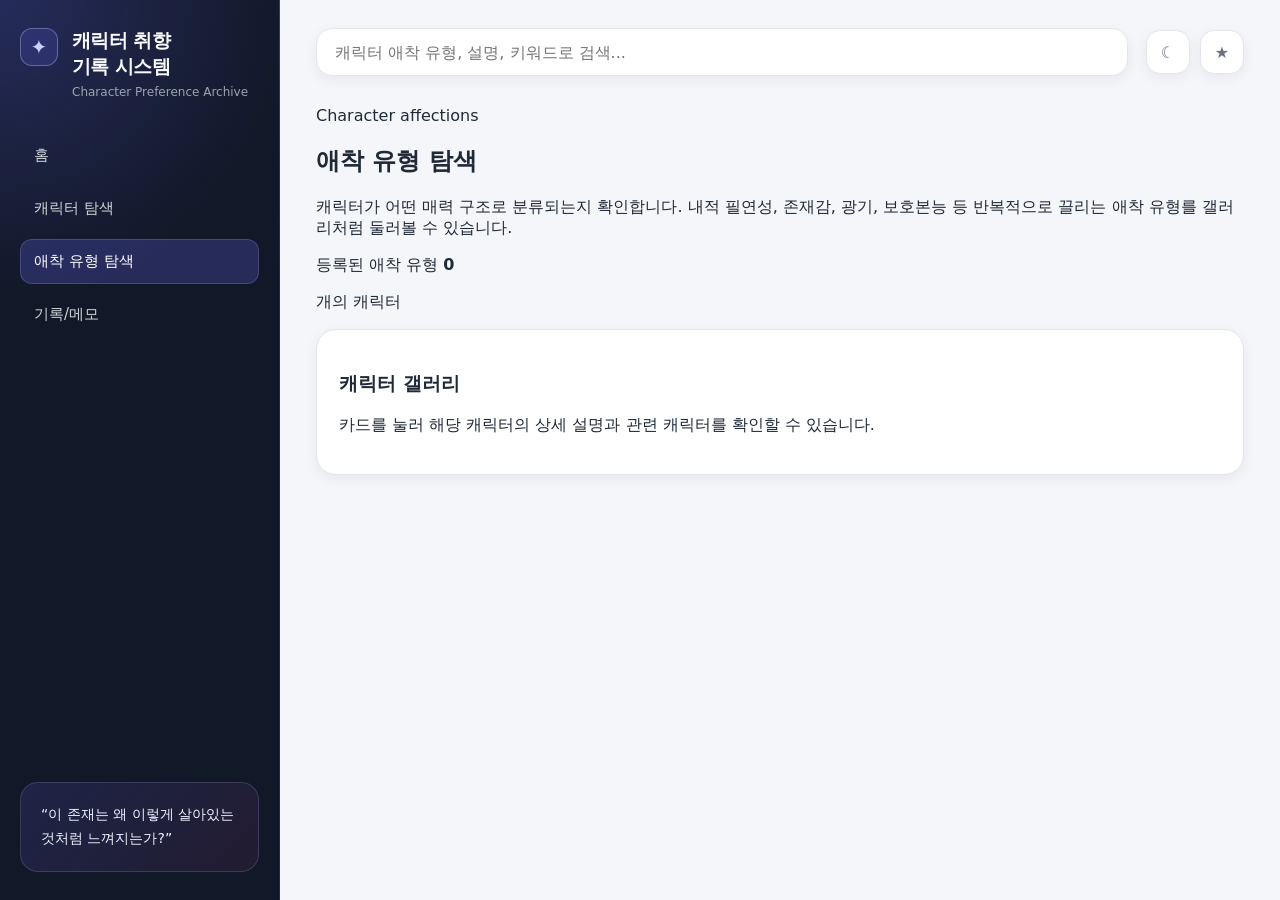
==== characters.html @ 005f6ddc "init" ====
<!DOCTYPE html>
<html lang="ko">
<head>
  <meta charset="UTF-8" />
  <meta name="viewport" content="width=device-width, initial-scale=1.0" />
  <title>캐릭터 애착 유형 탐색 | 캐릭터 취향 기록 시스템</title>

  <link rel="stylesheet" href="./styles/main.css" />
  <link rel="stylesheet" href="./styles/pages/characters.css" />
</head>

<body>
  <div class="app-layout">
    <!-- 왼쪽 사이드바 -->
    <aside class="sidebar">
      <div class="sidebar-header">
        <div class="logo-mark">✦</div>
        <div>
          <h1>캐릭터 취향<br />기록 시스템</h1>
          <p>Character Preference Archive</p>
        </div>
      </div>

      <nav class="sidebar-nav">
        <a href="./index.html" class="nav-item">홈</a>
        <a href="./characters.html" class="nav-item">캐릭터 탐색</a>
        <a href="./affections.html" class="nav-item active">애착 유형 탐색</a>
        <a href="./memo.html" class="nav-item">기록/메모</a>
      </nav>

      <div class="sidebar-quote">
        <p>“이 존재는 왜 이렇게 살아있는 것처럼 느껴지는가?”</p>
      </div>
    </aside>

    <!-- 메인 영역 -->
    <main class="main-content character-page">
      <!-- 상단 바 -->
      <header class="topbar">
        <div class="search-box">
          <input
            id="global-search"
            type="search"
            placeholder="캐릭터 애착 유형, 설명, 키워드로 검색..."
          />
        </div>

        <div class="topbar-actions">
          <button type="button" class="icon-button" aria-label="테마 변경">☾</button>
          <button type="button" class="icon-button" aria-label="즐겨찾기">★</button>
        </div>
      </header>

      <!-- 페이지 헤더 -->
      <section class="page-hero">
        <div class="page-hero-text">
          <p class="eyebrow">Character affections</p>
          <h2>애착 유형 탐색</h2>
          <p>
            캐릭터가 어떤 매력 구조로 분류되는지 확인합니다.
            내적 필연성, 존재감, 광기, 보호본능 등 반복적으로 끌리는 애착 유형를 갤러리처럼 둘러볼 수 있습니다.
          </p>
        </div>

        <div class="page-hero-card">
          <span class="hero-card-label">등록된 애착 유형</span>
          <strong id="character-count">0</strong>
          <p>개의 캐릭터</p>
        </div>
      </section>

      <!-- 도구 영역 -->
      <section class="character-toolbar panel">
        <div class="toolbar-left">
          <h3>캐릭터 갤러리</h3>
          <p>카드를 눌러 해당 캐릭터의 상세 설명과 관련 캐릭터를 확인할 수 있습니다.</p>
        </div>
      </section>

      <!-- 캐릭터 갤러리 -->
      <section
        id="character-gallery"
        class="character-gallery"
        aria-label="캐릭터 캐릭터 목록"
      >
       
      </section>
    </main>
  </div>
  <script type="module" src="./scripts/main.js"></script>
  <script type="module" src="./scripts/pages/characters.js"></script>
</body>
</html>
---- styles/main.css ----
@import url("./variables.css");
@import url("./base.css");
@import url("./layout.css");
@import url("./sidebar.css");
@import url("./components.css");
@import url("./dashboard.css");
@import url("./character.css");
@import url("./responsive.css");
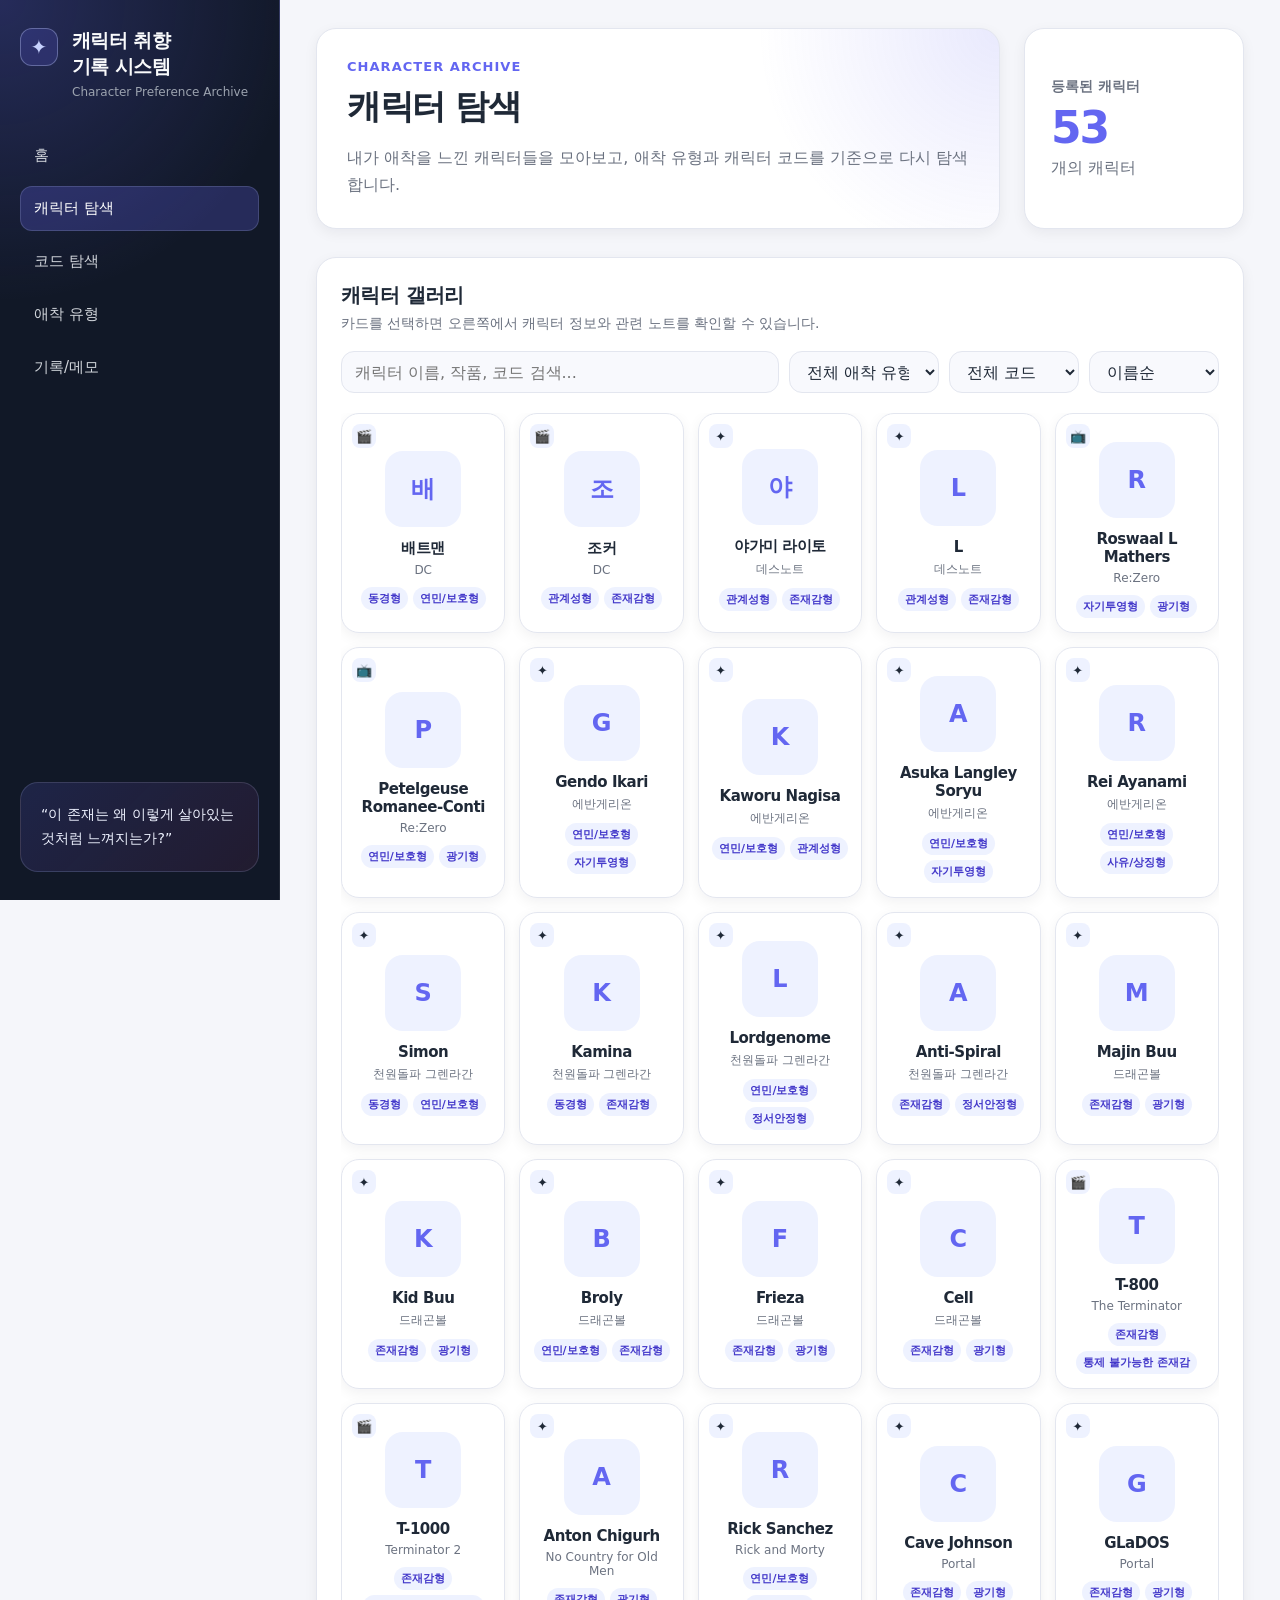
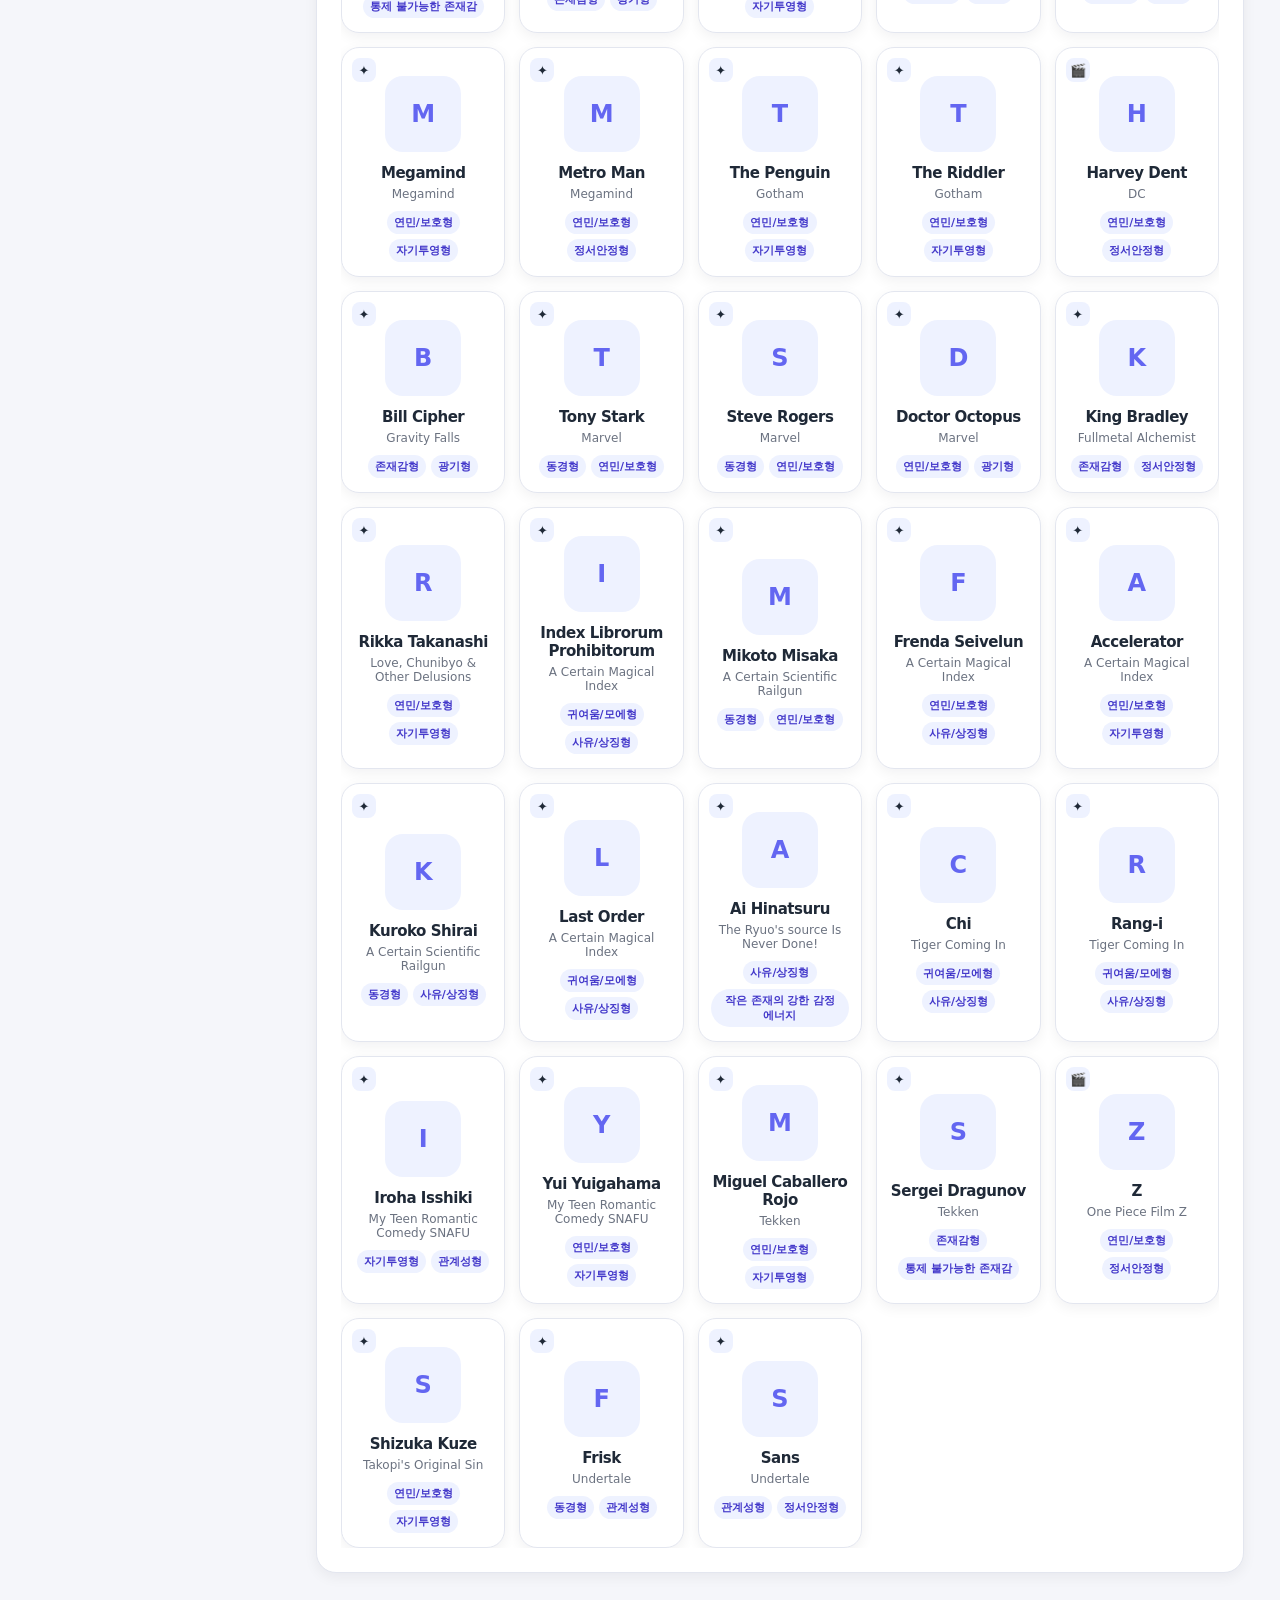
==== commit 7a0e23c9: "creating character page" ====
--- a/characters.html
+++ b/characters.html
@@ -3,15 +3,14 @@
 <head>
   <meta charset="UTF-8" />
   <meta name="viewport" content="width=device-width, initial-scale=1.0" />
-  <title>캐릭터 애착 유형 탐색 | 캐릭터 취향 기록 시스템</title>
-
-  <link rel="stylesheet" href="./styles/main.css" />
-  <link rel="stylesheet" href="./styles/pages/characters.css" />
+  <title>캐릭터 탐색 | 캐릭터 취향 기록 시스템</title>
+
+  <link rel="stylesheet" href="../styles/main.css" />
+  <link rel="stylesheet" href="../styles/pages/characters.css" />
 </head>
 
 <body>
   <div class="app-layout">
-    <!-- 왼쪽 사이드바 -->
     <aside class="sidebar">
       <div class="sidebar-header">
         <div class="logo-mark">✦</div>
@@ -23,8 +22,9 @@
 
       <nav class="sidebar-nav">
         <a href="./index.html" class="nav-item">홈</a>
-        <a href="./characters.html" class="nav-item">캐릭터 탐색</a>
-        <a href="./affections.html" class="nav-item active">애착 유형 탐색</a>
+        <a href="./characters.html" class="nav-item active">캐릭터 탐색</a>
+        <a href="./codes.html" class="nav-item">코드 탐색</a>
+        <a href="./affections.html" class="nav-item">애착 유형</a>
         <a href="./memo.html" class="nav-item">기록/메모</a>
       </nav>
 
@@ -33,57 +33,187 @@
       </div>
     </aside>
 
-    <!-- 메인 영역 -->
-    <main class="main-content character-page">
-      <!-- 상단 바 -->
-      <header class="topbar">
-        <div class="search-box">
-          <input
-            id="global-search"
-            type="search"
-            placeholder="캐릭터 애착 유형, 설명, 키워드로 검색..."
-          />
-        </div>
-
-        <div class="topbar-actions">
-          <button type="button" class="icon-button" aria-label="테마 변경">☾</button>
-          <button type="button" class="icon-button" aria-label="즐겨찾기">★</button>
-        </div>
-      </header>
-
-      <!-- 페이지 헤더 -->
+    <main class="main-content characters-page">
       <section class="page-hero">
         <div class="page-hero-text">
-          <p class="eyebrow">Character affections</p>
-          <h2>애착 유형 탐색</h2>
+          <p class="eyebrow">Character Archive</p>
+          <h2>캐릭터 탐색</h2>
           <p>
-            캐릭터가 어떤 매력 구조로 분류되는지 확인합니다.
-            내적 필연성, 존재감, 광기, 보호본능 등 반복적으로 끌리는 애착 유형를 갤러리처럼 둘러볼 수 있습니다.
+            내가 애착을 느낀 캐릭터들을 모아보고, 애착 유형과 캐릭터 코드를 기준으로
+            다시 탐색합니다.
           </p>
         </div>
 
         <div class="page-hero-card">
-          <span class="hero-card-label">등록된 애착 유형</span>
-          <strong id="character-count">0</strong>
+          <span class="hero-card-label">등록된 캐릭터</span>
+          <strong id="character-count">54</strong>
           <p>개의 캐릭터</p>
         </div>
       </section>
 
-      <!-- 도구 영역 -->
-      <section class="character-toolbar panel">
-        <div class="toolbar-left">
-          <h3>캐릭터 갤러리</h3>
-          <p>카드를 눌러 해당 캐릭터의 상세 설명과 관련 캐릭터를 확인할 수 있습니다.</p>
-        </div>
-      </section>
-
-      <!-- 캐릭터 갤러리 -->
-      <section
-        id="character-gallery"
-        class="character-gallery"
-        aria-label="캐릭터 캐릭터 목록"
-      >
-       
+      <section class="character-archive panel">
+        <div class="archive-header">
+          <div>
+            <h3>캐릭터 갤러리</h3>
+            <p>카드를 선택하면 오른쪽에서 캐릭터 정보와 관련 노트를 확인할 수 있습니다.</p>
+          </div>
+        </div>
+
+        <div class="archive-controls">
+          <div class="archive-search">
+            <input type="search" placeholder="캐릭터 이름, 작품, 코드 검색..." />
+          </div>
+
+          <select>
+            <option>전체 애착 유형</option>
+            <option>비극연민형</option>
+            <option>보호본능형</option>
+            <option>존재감형</option>
+            <option>귀여움형</option>
+          </select>
+
+          <select>
+            <option>전체 코드</option>
+            <option>내면갈등</option>
+            <option>의지</option>
+            <option>광기</option>
+            <option>존재감</option>
+          </select>
+
+          <select>
+            <option>이름순</option>
+            <option>최근 추가순</option>
+            <option>작품순</option>
+            <option>애착 강도순</option>
+          </select>
+        </div>
+
+        <div class="archive-body">
+          <section class="character-grid" id="character-grid" aria-label="캐릭터 목록">
+            <button class="character-card selected" type="button">
+              <span class="media-icon">🎬</span>
+              <img src="../images/characters/joker.png" alt="조커 이미지" />
+              <strong>Joker</strong>
+              <span>DC / Dark Knight</span>
+              <div class="mini-tags">
+                <em>존재감</em>
+                <em>광기</em>
+              </div>
+            </button>
+
+            <button class="character-card" type="button">
+              <span class="media-icon">📺</span>
+              <img src="../images/characters/batman.png" alt="배트맨 이미지" />
+              <strong>Batman</strong>
+              <span>DC</span>
+              <div class="mini-tags">
+                <em>의지</em>
+                <em>자기제약</em>
+              </div>
+            </button>
+
+            <button class="character-card" type="button">
+              <span class="media-icon">📺</span>
+              <img src="../images/characters/light-yagami.png" alt="라이토 이미지" />
+              <strong>Light Yagami</strong>
+              <span>Death Note</span>
+              <div class="mini-tags">
+                <em>필연성</em>
+                <em>대립</em>
+              </div>
+            </button>
+
+            <button class="character-card" type="button">
+              <span class="media-icon">📺</span>
+              <img src="../images/characters/l.png" alt="L 이미지" />
+              <strong>L</strong>
+              <span>Death Note</span>
+              <div class="mini-tags">
+                <em>지성</em>
+                <em>대립</em>
+              </div>
+            </button>
+
+            <button class="character-card" type="button">
+              <span class="media-icon">📺</span>
+              <img src="../images/characters/asuka.png" alt="아스카 이미지" />
+              <strong>Asuka</strong>
+              <span>Evangelion</span>
+              <div class="mini-tags">
+                <em>상처</em>
+                <em>자존심</em>
+              </div>
+            </button>
+
+            <button class="character-card" type="button">
+              <span class="media-icon">🎮</span>
+              <img src="../images/characters/t1000.png" alt="T-1000 이미지" />
+              <strong>T-1000</strong>
+              <span>Terminator 2</span>
+              <div class="mini-tags">
+                <em>존재감</em>
+                <em>불가해</em>
+              </div>
+            </button>
+            
+          </section>
+
+          <aside class="character-detail" id="character-detail" aria-label="선택된 캐릭터 상세 정보">
+            <div class="detail-top">
+              <span class="detail-type">🎬 영화</span>
+              <h3>Joker</h3>
+              <p class="detail-work">DC / The Dark Knight</p>
+            </div>
+
+            <div class="detail-profile">
+              <img src="../images/characters/joker.png" alt="조커 이미지" />
+
+              <div>
+                <h4>간단 설명</h4>
+                <p>
+                  질서와 도덕의 표면을 찢고, 인간과 사회의 취약한 균열을 드러내는 인물.
+                  단순한 악역이라기보다 배트맨과 세계관 전체를 시험하는 존재에 가깝다.
+                </p>
+              </div>
+            </div>
+
+            <div class="detail-section">
+              <h4>애착 유형</h4>
+              <div class="tag-group">
+                <span class="tag affection">비극연민형</span>
+                <span class="tag affection">존재감형</span>
+              </div>
+            </div>
+
+            <div class="detail-section">
+              <h4>캐릭터 코드</h4>
+              <div class="tag-group">
+                <span class="tag code">설명 불가능한 존재감</span>
+                <span class="tag code">광기</span>
+                <span class="tag code">세계와의 균열</span>
+              </div>
+            </div>
+
+            <div class="detail-section">
+              <h4>작성된 노트</h4>
+
+              <ul class="note-list">
+                <li>
+                  <a href="#">조커와 배트맨의 상호증명 관계</a>
+                  <span>2026.05.10</span>
+                </li>
+                <li>
+                  <a href="#">웃음, 슬픔, 광기의 공존</a>
+                  <span>2026.05.08</span>
+                </li>
+                <li>
+                  <a href="#">피상적 광기와 진짜 균열의 차이</a>
+                  <span>2026.05.05</span>
+                </li>
+              </ul>
+            </div>
+          </aside>
+        </div>
       </section>
     </main>
   </div>
--- a/styles/main.css
+++ b/styles/main.css
@@ -4,5 +4,4 @@
 @import url("./sidebar.css");
 @import url("./components.css");
 @import url("./dashboard.css");
-@import url("./character.css");
 @import url("./responsive.css");
--- a/styles/pages/characters.css
+++ b/styles/pages/characters.css
@@ -0,0 +1,579 @@
+/* styles/pages/characters.css */
+
+.characters-page {
+  padding-bottom: 64px;
+}
+
+/* ===== HERO ===== */
+
+.page-hero {
+  display: grid;
+  grid-template-columns: minmax(0, 1fr) 220px;
+  gap: 24px;
+  align-items: stretch;
+  margin-bottom: 28px;
+}
+
+.page-hero-text {
+  padding: 30px;
+  border: 1px solid var(--line);
+  border-radius: var(--radius-lg);
+  background:
+    radial-gradient(circle at top right, rgba(99, 102, 241, 0.14), transparent 34%),
+    var(--surface);
+  box-shadow: var(--shadow-sm);
+}
+
+.eyebrow {
+  margin: 0 0 10px;
+  color: var(--primary);
+  font-size: 13px;
+  font-weight: 800;
+  letter-spacing: 0.08em;
+  text-transform: uppercase;
+}
+
+.page-hero-text h2 {
+  margin: 0;
+  font-size: 34px;
+  letter-spacing: -0.04em;
+}
+
+.page-hero-text p:not(.eyebrow) {
+  max-width: 760px;
+  margin: 14px 0 0;
+  color: var(--text-soft);
+  line-height: 1.7;
+}
+
+.page-hero-card {
+  padding: 26px;
+  border: 1px solid var(--line);
+  border-radius: var(--radius-lg);
+  background: var(--surface);
+  box-shadow: var(--shadow-sm);
+
+  display: flex;
+  flex-direction: column;
+  justify-content: center;
+}
+
+.hero-card-label {
+  color: var(--text-soft);
+  font-size: 14px;
+  font-weight: 700;
+}
+
+.page-hero-card strong {
+  margin-top: 10px;
+  font-size: 44px;
+  line-height: 1;
+  color: var(--primary);
+  letter-spacing: -0.05em;
+}
+
+.page-hero-card p {
+  margin: 8px 0 0;
+  color: var(--text-soft);
+}
+
+/* ===== ARCHIVE ===== */
+
+.character-archive {
+  padding: 24px;
+}
+
+.archive-header {
+  display: flex;
+  justify-content: space-between;
+  gap: 16px;
+  margin-bottom: 18px;
+}
+
+.archive-header h3 {
+  margin: 0;
+  font-size: 20px;
+  letter-spacing: -0.03em;
+}
+
+.archive-header p {
+  margin: 6px 0 0;
+  color: var(--text-soft);
+  font-size: 14px;
+}
+
+/* ===== CONTROLS ===== */
+
+.archive-controls {
+  display: grid;
+  grid-template-columns:
+    minmax(220px, 1fr)
+    150px
+    130px
+    130px;
+  gap: 10px;
+  margin-bottom: 20px;
+}
+
+.archive-search input,
+.archive-controls select {
+  width: 100%;
+  height: 42px;
+  padding: 0 13px;
+
+  border: 1px solid var(--line);
+  border-radius: 13px;
+
+  background: var(--surface-soft);
+  color: var(--text);
+
+  outline: none;
+}
+
+.archive-search input:focus,
+.archive-controls select:focus {
+  border-color: var(--primary);
+  box-shadow: 0 0 0 4px rgba(99, 102, 241, 0.1);
+}
+
+/* ===== BODY ===== */
+
+.archive-body {
+  display: grid;
+  grid-template-columns: 1fr;
+  gap: 20px;
+  align-items: start;
+  overflow: hidden;
+
+  transition: grid-template-columns 0.24s ease;
+}
+
+.archive-body.detail-open {
+  grid-template-columns: minmax(0, 1fr) 320px;
+}
+
+/* ===== GRID ===== */
+
+.character-grid {
+  display: grid;
+  grid-template-columns: repeat(auto-fill, minmax(138px, 1fr));
+  gap: 14px;
+}
+
+.character-card {
+  position: relative;
+
+  min-height: 190px;
+  padding: 16px 12px 14px;
+
+  border: 1px solid var(--line);
+  border-radius: 18px;
+
+  background: var(--surface);
+  color: var(--text);
+
+  box-shadow: var(--shadow-sm);
+
+  cursor: pointer;
+  user-select: none;
+
+  transition:
+    transform 0.18s ease,
+    border-color 0.18s ease,
+    box-shadow 0.18s ease;
+
+  text-align: center;
+}
+
+.character-card:hover {
+  transform: translateY(-2px);
+  border-color: var(--primary);
+  box-shadow: var(--shadow-md);
+}
+
+.character-card.selected {
+  border-color: var(--primary);
+
+  box-shadow:
+    0 0 0 3px rgba(99, 102, 241, 0.14),
+    var(--shadow-md);
+}
+
+.media-icon {
+  position: absolute;
+  top: 10px;
+  left: 10px;
+
+  width: 24px;
+  height: 24px;
+
+  display: grid;
+  place-items: center;
+
+  border-radius: 8px;
+
+  background: var(--primary-soft);
+
+  font-size: 13px;
+}
+
+.character-card img {
+  width: 76px;
+  height: 76px;
+
+  margin: 12px auto 12px;
+  display: block;
+
+  border-radius: 18px;
+
+  object-fit: cover;
+
+  background:
+    linear-gradient(
+      135deg,
+      rgba(99, 102, 241, 0.16),
+      rgba(236, 72, 153, 0.1)
+    ),
+    var(--surface-soft);
+
+  border: 1px solid var(--line);
+}
+
+.character-card-image-fallback {
+  width: 76px;
+  height: 76px;
+
+  margin: 12px auto;
+
+  display: grid;
+  place-items: center;
+
+  border-radius: 18px;
+
+  background: var(--primary-soft);
+  color: var(--primary);
+
+  font-weight: 900;
+  font-size: 24px;
+}
+
+.character-card strong {
+  display: block;
+
+  font-size: 15px;
+  letter-spacing: -0.03em;
+}
+
+.character-card > span:not(.media-icon) {
+  display: block;
+
+  margin-top: 5px;
+
+  color: var(--text-soft);
+  font-size: 12px;
+}
+
+/* ===== TAGS ===== */
+
+.mini-tags {
+  display: flex;
+  justify-content: center;
+  flex-wrap: wrap;
+  gap: 5px;
+
+  margin-top: 10px;
+}
+
+.mini-tags em {
+  padding: 4px 7px;
+
+  border-radius: 999px;
+
+  background: var(--primary-soft);
+  color: var(--primary-dark);
+
+  font-style: normal;
+  font-size: 11px;
+  font-weight: 700;
+}
+
+.tag-group {
+  display: flex;
+  flex-wrap: wrap;
+  gap: 8px;
+}
+
+.tag {
+  padding: 6px 10px;
+
+  border-radius: 999px;
+
+  font-size: 12px;
+  font-weight: 700;
+}
+
+.tag.affection {
+  background: rgba(236, 72, 153, 0.12);
+  color: rgb(190, 24, 93);
+}
+
+.tag.code {
+  background: rgba(99, 102, 241, 0.12);
+  color: var(--primary-dark);
+}
+
+.tag.empty {
+  background: var(--surface-soft);
+  color: var(--text-muted);
+}
+
+/* ===== DETAIL ===== */
+
+.character-detail {
+  position: sticky;
+  top: 24px;
+
+  min-height: 520px;
+  padding: 22px;
+
+  border: 1px solid var(--line);
+  border-radius: 20px;
+
+  background:
+    radial-gradient(circle at top right,
+      rgba(99, 102, 241, 0.1),
+      transparent 34%),
+    var(--surface);
+
+  box-shadow: var(--shadow-sm);
+
+  opacity: 0;
+  transform: translateX(24px);
+
+  transition:
+    opacity 0.22s ease,
+    transform 0.22s ease;
+
+  display: none;
+}
+
+.character-detail.is-open {
+  display: block;
+}
+
+.archive-body.detail-open .character-detail {
+  opacity: 1;
+  transform: translateX(0);
+}
+
+.detail-close {
+  position: absolute;
+  top: 16px;
+  right: 16px;
+
+  width: 32px;
+  height: 32px;
+
+  border: 1px solid var(--line);
+  border-radius: 10px;
+
+  background: var(--surface-soft);
+
+  cursor: pointer;
+
+  color: var(--text-soft);
+
+  transition: 0.15s ease;
+}
+
+.detail-close:hover {
+  border-color: var(--primary);
+  color: var(--primary);
+}
+
+.detail-top {
+  padding-bottom: 16px;
+  border-bottom: 1px solid var(--line);
+}
+
+.detail-type {
+  display: inline-flex;
+
+  margin-bottom: 10px;
+  padding: 5px 9px;
+
+  border-radius: 999px;
+
+  background: var(--primary-soft);
+  color: var(--primary-dark);
+
+  font-size: 12px;
+  font-weight: 800;
+}
+
+.detail-top h3 {
+  margin: 0;
+
+  font-size: 26px;
+  letter-spacing: -0.04em;
+}
+
+.detail-source {
+  margin: 6px 0 0;
+
+  color: var(--text-soft);
+  font-size: 14px;
+}
+
+/* ===== PROFILE ===== */
+
+.detail-profile {
+  display: grid;
+  grid-template-columns: 88px minmax(0, 1fr);
+  gap: 14px;
+
+  padding: 18px 0;
+
+  border-bottom: 1px solid var(--line);
+}
+
+.detail-profile img {
+  width: 88px;
+  height: 88px;
+
+  border-radius: 20px;
+
+  object-fit: cover;
+
+  border: 1px solid var(--line);
+
+  background: var(--surface-soft);
+}
+
+.detail-profile h4,
+.detail-section h4 {
+  margin: 0 0 8px;
+
+  font-size: 15px;
+  letter-spacing: -0.02em;
+}
+
+.detail-profile p {
+  margin: 0;
+
+  color: var(--text-soft);
+  font-size: 13px;
+  line-height: 1.65;
+}
+
+/* ===== DETAIL SECTION ===== */
+
+.detail-section {
+  padding: 18px 0;
+  border-bottom: 1px solid var(--line);
+}
+
+.detail-section:last-child {
+  border-bottom: none;
+  padding-bottom: 0;
+}
+
+/* ===== NOTES ===== */
+
+.note-list {
+  display: flex;
+  flex-direction: column;
+  gap: 9px;
+
+  padding: 0;
+  margin: 0;
+
+  list-style: none;
+}
+
+.note-list li {
+  padding: 11px 12px;
+
+  border: 1px solid var(--line);
+  border-radius: 13px;
+
+  background: var(--surface-soft);
+}
+
+.note-list a {
+  display: block;
+
+  color: var(--text);
+  text-decoration: none;
+
+  font-size: 13px;
+  font-weight: 700;
+}
+
+.note-list a:hover {
+  color: var(--primary);
+}
+
+.note-list span {
+  display: block;
+
+  margin-top: 5px;
+
+  color: var(--text-muted);
+  font-size: 11px;
+}
+
+.empty-note {
+  color: var(--text-muted);
+  font-size: 13px;
+}
+
+/* ===== RESPONSIVE ===== */
+
+@media (max-width: 1180px) {
+  .archive-body,
+  .archive-body.detail-open {
+    grid-template-columns: 1fr;
+  }
+
+  .character-detail {
+    position: static;
+    min-height: auto;
+  }
+}
+
+@media (max-width: 980px) {
+  .page-hero {
+    grid-template-columns: 1fr;
+  }
+
+  .archive-controls {
+    grid-template-columns: 1fr 1fr;
+  }
+}
+
+@media (max-width: 640px) {
+  .page-hero-text {
+    padding: 24px;
+  }
+
+  .page-hero-text h2 {
+    font-size: 28px;
+  }
+
+  .character-archive {
+    padding: 18px;
+  }
+
+  .archive-controls {
+    grid-template-columns: 1fr;
+  }
+
+  .character-grid {
+    grid-template-columns: repeat(2, minmax(0, 1fr));
+  }
+
+  .detail-profile {
+    grid-template-columns: 1fr;
+  }
+}
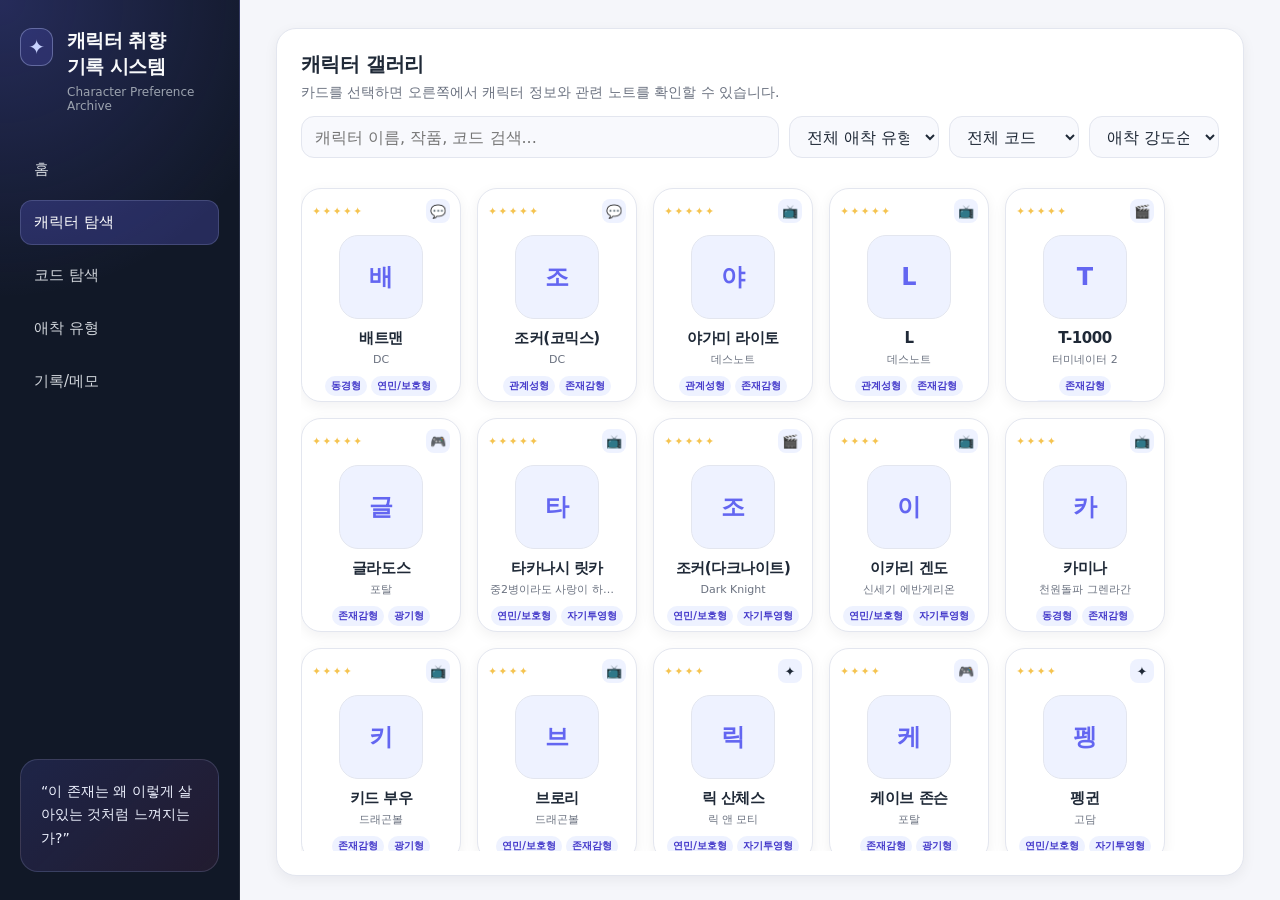
==== commit edef6ef7: "update" ====
--- a/characters.html
+++ b/characters.html
@@ -34,22 +34,7 @@
     </aside>
 
     <main class="main-content characters-page">
-      <section class="page-hero">
-        <div class="page-hero-text">
-          <p class="eyebrow">Character Archive</p>
-          <h2>캐릭터 탐색</h2>
-          <p>
-            내가 애착을 느낀 캐릭터들을 모아보고, 애착 유형과 캐릭터 코드를 기준으로
-            다시 탐색합니다.
-          </p>
-        </div>
-
-        <div class="page-hero-card">
-          <span class="hero-card-label">등록된 캐릭터</span>
-          <strong id="character-count">54</strong>
-          <p>개의 캐릭터</p>
-        </div>
-      </section>
+
 
       <section class="character-archive panel">
         <div class="archive-header">
@@ -80,11 +65,11 @@
             <option>존재감</option>
           </select>
 
-          <select>
-            <option>이름순</option>
+          <select id="sort-select">
+            <option value="affection-desc">애착 강도순</option>
+            <option value="name">이름순</option>
             <option>최근 추가순</option>
             <option>작품순</option>
-            <option>애착 강도순</option>
           </select>
         </div>
 
--- a/styles/pages/characters.css
+++ b/styles/pages/characters.css
@@ -1,7 +1,12 @@
 /* styles/pages/characters.css */
 
 .characters-page {
-  padding-bottom: 64px;
+  height: 100vh;
+  padding-bottom: 24px;
+  overflow: hidden;
+  display: flex;
+  flex-direction: column;
+  box-sizing: border-box;
 }
 
 /* ===== HERO ===== */
@@ -11,11 +16,12 @@
   grid-template-columns: minmax(0, 1fr) 220px;
   gap: 24px;
   align-items: stretch;
-  margin-bottom: 28px;
+  margin-bottom: 20px;
+  flex-shrink: 0;
 }
 
 .page-hero-text {
-  padding: 30px;
+  padding: 24px 30px;
   border: 1px solid var(--line);
   border-radius: var(--radius-lg);
   background:
@@ -25,7 +31,7 @@
 }
 
 .eyebrow {
-  margin: 0 0 10px;
+  margin: 0 0 8px;
   color: var(--primary);
   font-size: 13px;
   font-weight: 800;
@@ -35,24 +41,23 @@
 
 .page-hero-text h2 {
   margin: 0;
-  font-size: 34px;
+  font-size: 32px;
   letter-spacing: -0.04em;
 }
 
 .page-hero-text p:not(.eyebrow) {
   max-width: 760px;
-  margin: 14px 0 0;
-  color: var(--text-soft);
-  line-height: 1.7;
+  margin: 10px 0 0;
+  color: var(--text-soft);
+  line-height: 1.6;
 }
 
 .page-hero-card {
-  padding: 26px;
+  padding: 22px;
   border: 1px solid var(--line);
   border-radius: var(--radius-lg);
   background: var(--surface);
   box-shadow: var(--shadow-sm);
-
   display: flex;
   flex-direction: column;
   justify-content: center;
@@ -65,8 +70,8 @@
 }
 
 .page-hero-card strong {
-  margin-top: 10px;
-  font-size: 44px;
+  margin-top: 8px;
+  font-size: 42px;
   line-height: 1;
   color: var(--primary);
   letter-spacing: -0.05em;
@@ -80,14 +85,20 @@
 /* ===== ARCHIVE ===== */
 
 .character-archive {
-  padding: 24px;
+  padding: 22px 24px 24px;
+  display: flex;
+  flex-direction: column;
+  min-height: 0;
+  flex: 1;
+  box-sizing: border-box;
 }
 
 .archive-header {
   display: flex;
   justify-content: space-between;
   gap: 16px;
-  margin-bottom: 18px;
+  margin-bottom: 14px;
+  flex-shrink: 0;
 }
 
 .archive-header h3 {
@@ -106,13 +117,10 @@
 
 .archive-controls {
   display: grid;
-  grid-template-columns:
-    minmax(220px, 1fr)
-    150px
-    130px
-    130px;
+  grid-template-columns: minmax(220px, 1fr) 150px 130px 130px;
   gap: 10px;
-  margin-bottom: 20px;
+  margin-bottom: 14px;
+  flex-shrink: 0;
 }
 
 .archive-search input,
@@ -120,14 +128,12 @@
   width: 100%;
   height: 42px;
   padding: 0 13px;
-
   border: 1px solid var(--line);
   border-radius: 13px;
-
   background: var(--surface-soft);
   color: var(--text);
-
   outline: none;
+  box-sizing: border-box;
 }
 
 .archive-search input:focus,
@@ -139,50 +145,64 @@
 /* ===== BODY ===== */
 
 .archive-body {
-  display: grid;
-  grid-template-columns: 1fr;
-  gap: 20px;
-  align-items: start;
-  overflow: hidden;
-
-  transition: grid-template-columns 0.24s ease;
-}
-
-.archive-body.detail-open {
-  grid-template-columns: minmax(0, 1fr) 320px;
+  position: relative;
+  flex: 1;
+  min-height: 0;
+  overflow: hidden;
 }
 
 /* ===== GRID ===== */
 
 .character-grid {
   display: grid;
-  grid-template-columns: repeat(auto-fill, minmax(138px, 1fr));
-  gap: 14px;
-}
+  grid-template-columns: repeat(auto-fill, 160px);
+  grid-auto-rows: 214px;
+  gap: 16px;
+  justify-content: start;
+  align-content: start;
+  padding-top: 16px;
+  padding-right: 12px;
+  padding-bottom: 40px;
+  height: 100%;
+  overflow-y: auto;
+  overflow-x: hidden;
+  box-sizing: border-box;
+}
+
+.character-grid::-webkit-scrollbar {
+  width: 10px;
+}
+
+.character-grid::-webkit-scrollbar-thumb {
+  background: rgba(99, 102, 241, 0.22);
+  border-radius: 999px;
+}
+
+.character-grid::-webkit-scrollbar-track {
+  background: transparent;
+}
+
+/* ===== CARD ===== */
 
 .character-card {
   position: relative;
-
-  min-height: 190px;
-  padding: 16px 12px 14px;
-
-  border: 1px solid var(--line);
-  border-radius: 18px;
-
+  width: 160px;
+  height: 214px;
+  padding: 34px 12px 12px;
+  border: 1px solid var(--line);
+  border-radius: 20px;
   background: var(--surface);
   color: var(--text);
-
   box-shadow: var(--shadow-sm);
-
   cursor: pointer;
   user-select: none;
-
   transition:
     transform 0.18s ease,
     border-color 0.18s ease,
     box-shadow 0.18s ease;
-
   text-align: center;
+  box-sizing: border-box;
+  overflow: hidden;
 }
 
 .character-card:hover {
@@ -193,84 +213,106 @@
 
 .character-card.selected {
   border-color: var(--primary);
-
   box-shadow:
     0 0 0 3px rgba(99, 102, 241, 0.14),
     var(--shadow-md);
 }
 
-.media-icon {
+/* ===== CARD TOP ===== */
+
+.character-card-top {
   position: absolute;
   top: 10px;
   left: 10px;
-
+  right: 10px;
+  height: 24px;
+  display: flex;
+  align-items: center;
+  justify-content: space-between;
+  gap: 8px;
+}
+
+.affection-stars {
+  width: 78px;
+  height: 24px;
+  display: flex;
+  align-items: center;
+  gap: 1px;
+  color: #f5c451;
+  font-size: 11px;
+  font-weight: 800;
+  line-height: 1;
+  overflow: hidden;
+  white-space: nowrap;
+}
+
+.affection-stars span {
+  display: inline-block;
+  line-height: 1;
+}
+
+.media-icon {
   width: 24px;
   height: 24px;
-
   display: grid;
   place-items: center;
-
+  flex-shrink: 0;
   border-radius: 8px;
-
   background: var(--primary-soft);
-
   font-size: 13px;
 }
 
+/* ===== CARD IMAGE ===== */
+
+.character-card img,
+.character-card-image-fallback {
+  width: 84px;
+  height: 84px;
+  margin: 12px auto 10px;
+  border-radius: 19px;
+  border: 1px solid var(--line);
+  box-sizing: border-box;
+}
+
 .character-card img {
-  width: 76px;
-  height: 76px;
-
-  margin: 12px auto 12px;
   display: block;
-
-  border-radius: 18px;
-
   object-fit: cover;
-
   background:
-    linear-gradient(
-      135deg,
-      rgba(99, 102, 241, 0.16),
-      rgba(236, 72, 153, 0.1)
-    ),
+    linear-gradient(135deg, rgba(99, 102, 241, 0.16), rgba(236, 72, 153, 0.1)),
     var(--surface-soft);
-
-  border: 1px solid var(--line);
 }
 
 .character-card-image-fallback {
-  width: 76px;
-  height: 76px;
-
-  margin: 12px auto;
-
   display: grid;
   place-items: center;
-
-  border-radius: 18px;
-
   background: var(--primary-soft);
   color: var(--primary);
-
   font-weight: 900;
   font-size: 24px;
 }
 
+/* ===== CARD TEXT ===== */
+
 .character-card strong {
   display: block;
-
   font-size: 15px;
   letter-spacing: -0.03em;
+  line-height: 1.25;
+  max-width: 100%;
+  overflow: hidden;
+  text-overflow: ellipsis;
+  white-space: nowrap;
 }
 
 .character-card > span:not(.media-icon) {
   display: block;
-
   margin-top: 5px;
-
-  color: var(--text-soft);
-  font-size: 12px;
+  color: var(--text-soft);
+  font-size: 11px;
+  line-height: 1.3;
+  overflow: hidden;
+  text-overflow: ellipsis;
+  white-space: nowrap;
 }
 
 /* ===== TAGS ===== */
@@ -279,23 +321,28 @@
   display: flex;
   justify-content: center;
   flex-wrap: wrap;
-  gap: 5px;
-
-  margin-top: 10px;
+  gap: 4px;
+  margin-top: 9px;
+  max-height: 44px;
+  overflow: hidden;
 }
 
 .mini-tags em {
-  padding: 4px 7px;
-
+  max-width: 100%;
+  padding: 4px 6px;
   border-radius: 999px;
-
   background: var(--primary-soft);
   color: var(--primary-dark);
-
   font-style: normal;
-  font-size: 11px;
+  font-size: 10px;
   font-weight: 700;
-}
+  line-height: 1.2;
+  overflow: hidden;
+  text-overflow: ellipsis;
+  white-space: nowrap;
+}
+
+/* ===== COMMON TAGS ===== */
 
 .tag-group {
   display: flex;
@@ -305,9 +352,7 @@
 
 .tag {
   padding: 6px 10px;
-
   border-radius: 999px;
-
   font-size: 12px;
   font-weight: 700;
 }
@@ -330,39 +375,33 @@
 /* ===== DETAIL ===== */
 
 .character-detail {
-  position: sticky;
-  top: 24px;
-
-  min-height: 520px;
+  position: absolute;
+  top: 16px;
+  right: 12px;
+  width: 360px;
+  max-height: calc(100% - 32px);
+  overflow-y: auto;
   padding: 22px;
-
   border: 1px solid var(--line);
   border-radius: 20px;
-
   background:
-    radial-gradient(circle at top right,
-      rgba(99, 102, 241, 0.1),
-      transparent 34%),
+    radial-gradient(circle at top right, rgba(99, 102, 241, 0.1), transparent 34%),
     var(--surface);
-
-  box-shadow: var(--shadow-sm);
-
+  box-shadow: var(--shadow-lg);
+  z-index: 20;
   opacity: 0;
+  pointer-events: none;
   transform: translateX(24px);
-
   transition:
     opacity 0.22s ease,
     transform 0.22s ease;
-
-  display: none;
+  display: block;
+  box-sizing: border-box;
 }
 
 .character-detail.is-open {
-  display: block;
-}
-
-.archive-body.detail-open .character-detail {
   opacity: 1;
+  pointer-events: auto;
   transform: translateX(0);
 }
 
@@ -370,19 +409,13 @@
   position: absolute;
   top: 16px;
   right: 16px;
-
   width: 32px;
   height: 32px;
-
   border: 1px solid var(--line);
   border-radius: 10px;
-
   background: var(--surface-soft);
-
   cursor: pointer;
-
-  color: var(--text-soft);
-
+  color: var(--text-soft);
   transition: 0.15s ease;
 }
 
@@ -393,34 +426,29 @@
 
 .detail-top {
   padding-bottom: 16px;
+  padding-right: 38px;
   border-bottom: 1px solid var(--line);
 }
 
 .detail-type {
   display: inline-flex;
-
   margin-bottom: 10px;
   padding: 5px 9px;
-
   border-radius: 999px;
-
   background: var(--primary-soft);
   color: var(--primary-dark);
-
   font-size: 12px;
   font-weight: 800;
 }
 
 .detail-top h3 {
   margin: 0;
-
   font-size: 26px;
   letter-spacing: -0.04em;
 }
 
-.detail-source {
+.detail-work {
   margin: 6px 0 0;
-
   color: var(--text-soft);
   font-size: 14px;
 }
@@ -431,36 +459,31 @@
   display: grid;
   grid-template-columns: 88px minmax(0, 1fr);
   gap: 14px;
-
   padding: 18px 0;
-
   border-bottom: 1px solid var(--line);
 }
 
-.detail-profile img {
+.detail-profile img,
+.detail-profile .character-card-image-fallback {
   width: 88px;
   height: 88px;
-
+  margin: 0;
   border-radius: 20px;
-
   object-fit: cover;
-
-  border: 1px solid var(--line);
-
+  border: 1px solid var(--line);
   background: var(--surface-soft);
+  box-sizing: border-box;
 }
 
 .detail-profile h4,
 .detail-section h4 {
   margin: 0 0 8px;
-
   font-size: 15px;
   letter-spacing: -0.02em;
 }
 
 .detail-profile p {
   margin: 0;
-
   color: var(--text-soft);
   font-size: 13px;
   line-height: 1.65;
@@ -484,28 +507,22 @@
   display: flex;
   flex-direction: column;
   gap: 9px;
-
   padding: 0;
   margin: 0;
-
   list-style: none;
 }
 
 .note-list li {
   padding: 11px 12px;
-
   border: 1px solid var(--line);
   border-radius: 13px;
-
   background: var(--surface-soft);
 }
 
 .note-list a {
   display: block;
-
   color: var(--text);
   text-decoration: none;
-
   font-size: 13px;
   font-weight: 700;
 }
@@ -516,9 +533,7 @@
 
 .note-list span {
   display: block;
-
   margin-top: 5px;
-
   color: var(--text-muted);
   font-size: 11px;
 }
@@ -530,25 +545,36 @@
 
 /* ===== RESPONSIVE ===== */
 
-@media (max-width: 1180px) {
-  .archive-body,
-  .archive-body.detail-open {
-    grid-template-columns: 1fr;
-  }
-
-  .character-detail {
-    position: static;
-    min-height: auto;
-  }
-}
-
 @media (max-width: 980px) {
+  .characters-page {
+    height: auto;
+    overflow: visible;
+  }
+
   .page-hero {
     grid-template-columns: 1fr;
   }
 
   .archive-controls {
     grid-template-columns: 1fr 1fr;
+  }
+
+  .archive-body {
+    overflow: visible;
+  }
+
+  .character-grid {
+    height: auto;
+    overflow: visible;
+  }
+
+  .character-detail {
+    position: fixed;
+    top: 24px;
+    right: 24px;
+    max-width: calc(100vw - 48px);
+    max-height: calc(100vh - 48px);
+    overflow-y: auto;
   }
 }
 
@@ -571,9 +597,25 @@
 
   .character-grid {
     grid-template-columns: repeat(2, minmax(0, 1fr));
+    grid-auto-rows: 204px;
+    gap: 14px;
+    padding-top: 14px;
+  }
+
+  .character-card {
+    width: auto;
+    height: 204px;
   }
 
   .detail-profile {
     grid-template-columns: 1fr;
   }
+
+  .character-detail {
+    top: 12px;
+    right: 12px;
+    width: calc(100vw - 24px);
+    max-width: calc(100vw - 24px);
+    max-height: calc(100vh - 24px);
+  }
 }
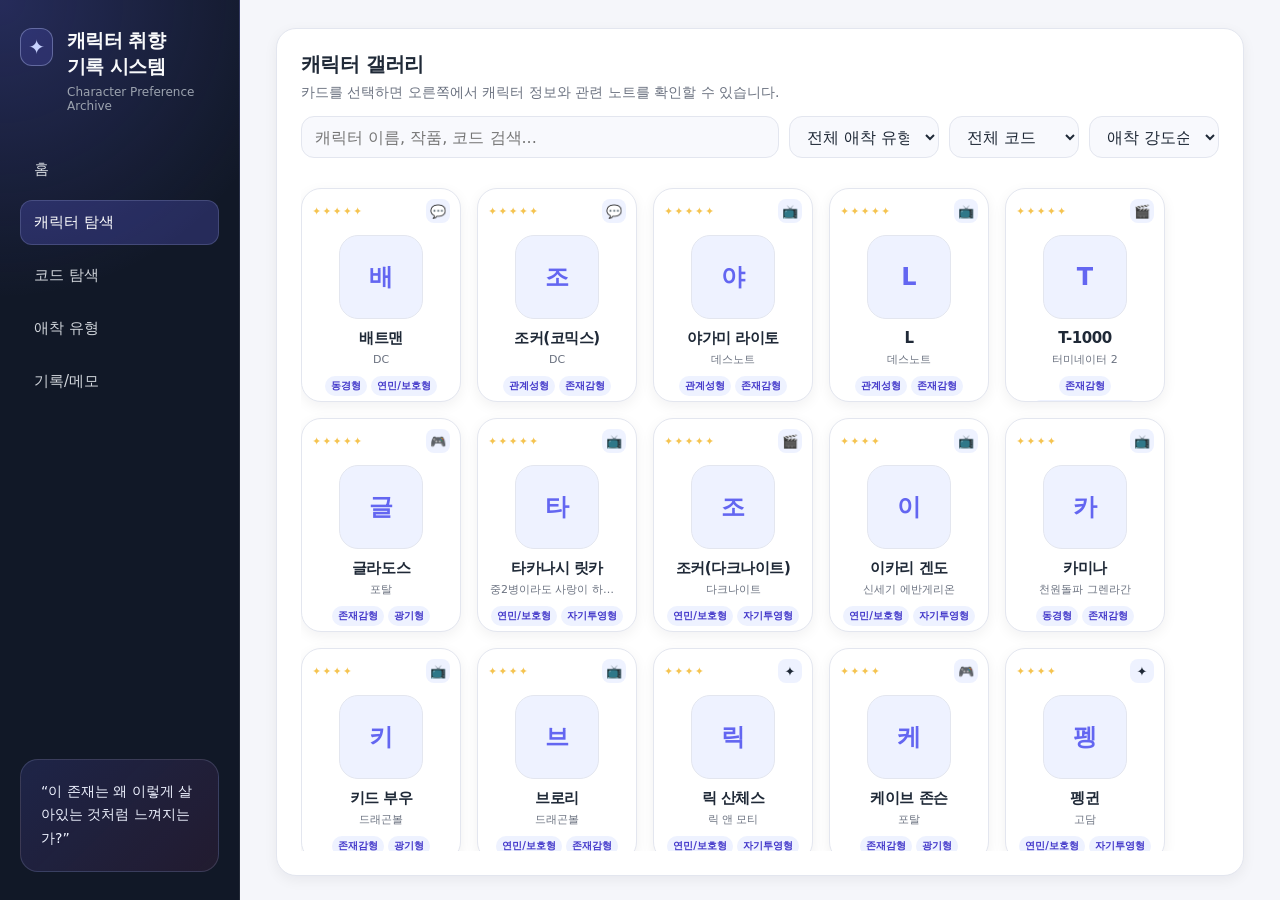
==== commit 3b7cf3d6: "working on character detail function" ====
--- a/characters.html
+++ b/characters.html
@@ -179,23 +179,9 @@
               </div>
             </div>
 
-            <div class="detail-section">
+            <div id="detail-notes" class="detail-section detail-notes-section">
               <h4>작성된 노트</h4>
-
-              <ul class="note-list">
-                <li>
-                  <a href="#">조커와 배트맨의 상호증명 관계</a>
-                  <span>2026.05.10</span>
-                </li>
-                <li>
-                  <a href="#">웃음, 슬픔, 광기의 공존</a>
-                  <span>2026.05.08</span>
-                </li>
-                <li>
-                  <a href="#">피상적 광기와 진짜 균열의 차이</a>
-                  <span>2026.05.05</span>
-                </li>
-              </ul>
+              <p class="note-empty">캐릭터를 선택하면 노트가 표시됩니다.</p>
             </div>
           </aside>
         </div>
--- a/styles/pages/characters.css
+++ b/styles/pages/characters.css
@@ -513,34 +513,59 @@
 }
 
 .note-list li {
-  padding: 11px 12px;
+  padding: 0;
   border: 1px solid var(--line);
   border-radius: 13px;
   background: var(--surface-soft);
-}
-
-.note-list a {
+  overflow: hidden;
+}
+
+.note-list li:hover {
+  border-color: var(--primary);
+}
+
+.note-item-button {
   display: block;
+  width: 100%;
+  padding: 11px 12px;
+  border: none;
+  background: transparent;
   color: var(--text);
-  text-decoration: none;
-  font-size: 13px;
+  font: inherit;
+  text-align: left;
+  cursor: pointer;
+}
+
+.note-item-button:hover {
+  color: var(--primary);
+}
+
+.note-item-button:focus {
+  outline: none;
+}
+
+.note-item-button:focus-visible {
+  outline: 2px solid var(--primary);
+  outline-offset: -2px;
+}
+
+.note-title {
+  display: block;
+  font-size: 18px;
   font-weight: 700;
 }
 
-.note-list a:hover {
-  color: var(--primary);
-}
-
-.note-list span {
+.note-date {
   display: block;
   margin-top: 5px;
   color: var(--text-muted);
-  font-size: 11px;
+  font-size: 10px;
+  font-weight: 500;
 }
 
 .empty-note {
   color: var(--text-muted);
-  font-size: 13px;
+  font-size: 18px;
 }
 
 /* ===== RESPONSIVE ===== */
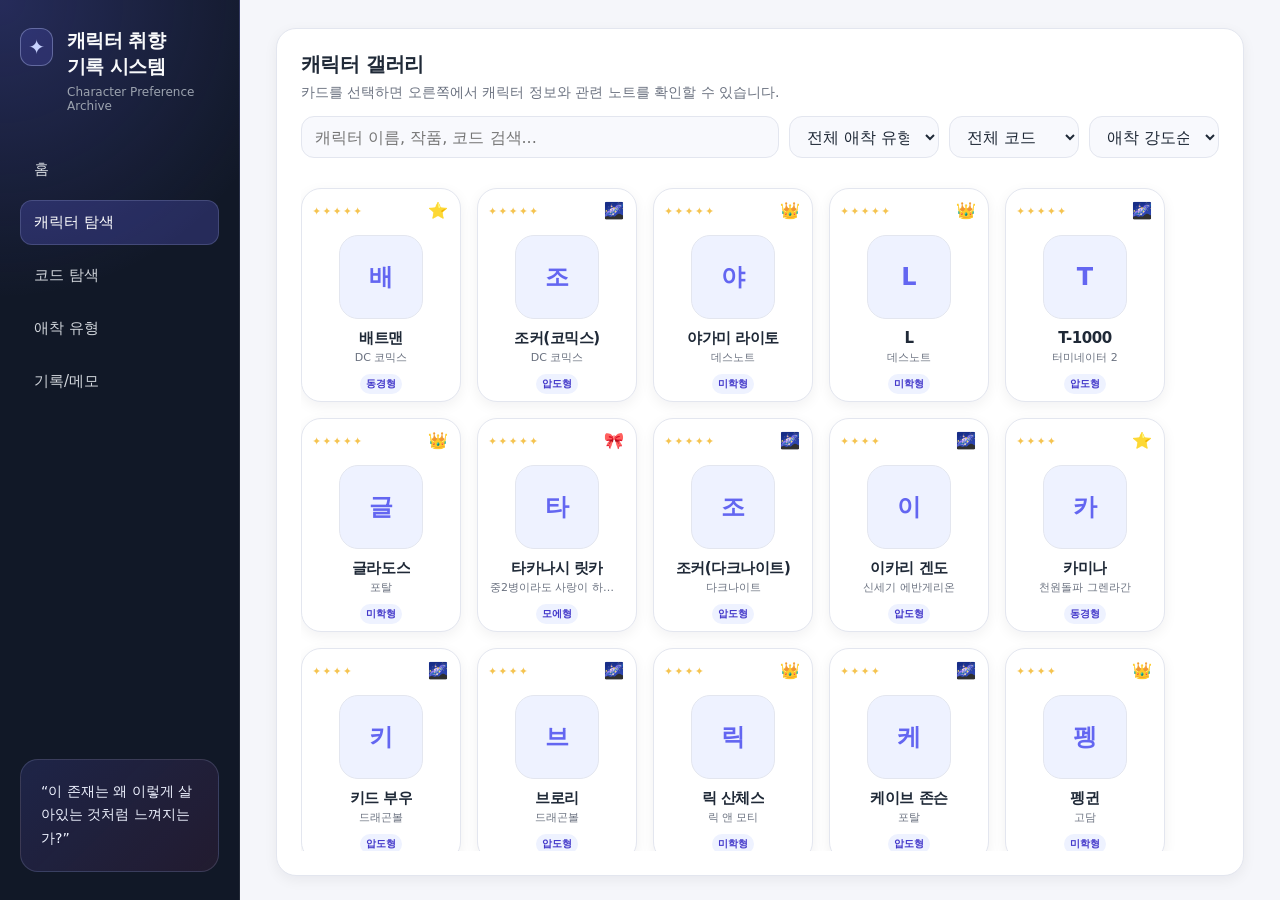
==== commit 4866f305: "05/16" ====
--- a/characters.html
+++ b/characters.html
@@ -34,8 +34,6 @@
     </aside>
 
     <main class="main-content characters-page">
-
-
       <section class="character-archive panel">
         <div class="archive-header">
           <div>
@@ -149,39 +147,41 @@
               <h3>Joker</h3>
               <p class="detail-work">DC / The Dark Knight</p>
             </div>
+            <div class="detail-content">
+              <div class="detail-character-view">
+                <div class="detail-profile">
+                  <img src="../images/characters/joker.png" alt="조커 이미지" />
 
-            <div class="detail-profile">
-              <img src="../images/characters/joker.png" alt="조커 이미지" />
+                  <div>
+                    <h4>간단 설명</h4>
+                    <p>
+                      질서와 도덕의 표면을 찢고, 인간과 사회의 취약한 균열을 드러내는 인물.
+                      단순한 악역이라기보다 배트맨과 세계관 전체를 시험하는 존재에 가깝다.
+                    </p>
+                  </div>
+                </div>
 
-              <div>
-                <h4>간단 설명</h4>
-                <p>
-                  질서와 도덕의 표면을 찢고, 인간과 사회의 취약한 균열을 드러내는 인물.
-                  단순한 악역이라기보다 배트맨과 세계관 전체를 시험하는 존재에 가깝다.
-                </p>
+                <div class="detail-section">
+                  <h4>애착 유형</h4>
+                  <div class="tag-group">
+                    <span class="tag affection">비극연민형</span>
+                    <span class="tag affection">존재감형</span>
+                  </div>
+                </div>
+
+                <div class="detail-section">
+                  <h4>캐릭터 코드</h4>
+                  <div class="tag-group">
+                    <span class="tag code">설명 불가능한 존재감</span>
+                    <span class="tag code">광기</span>
+                    <span class="tag code">세계와의 균열</span>
+                  </div>
+                </div>
               </div>
-            </div>
-
-            <div class="detail-section">
-              <h4>애착 유형</h4>
-              <div class="tag-group">
-                <span class="tag affection">비극연민형</span>
-                <span class="tag affection">존재감형</span>
+              <div id="detail-notes" class="detail-section detail-notes-section">
+                <h4>작성된 노트</h4>
+                <p class="note-empty">캐릭터를 선택하면 노트가 표시됩니다.</p>
               </div>
-            </div>
-
-            <div class="detail-section">
-              <h4>캐릭터 코드</h4>
-              <div class="tag-group">
-                <span class="tag code">설명 불가능한 존재감</span>
-                <span class="tag code">광기</span>
-                <span class="tag code">세계와의 균열</span>
-              </div>
-            </div>
-
-            <div id="detail-notes" class="detail-section detail-notes-section">
-              <h4>작성된 노트</h4>
-              <p class="note-empty">캐릭터를 선택하면 노트가 표시됩니다.</p>
             </div>
           </aside>
         </div>
--- a/styles/pages/characters.css
+++ b/styles/pages/characters.css
@@ -169,16 +169,19 @@
   box-sizing: border-box;
 }
 
-.character-grid::-webkit-scrollbar {
+.character-grid::-webkit-scrollbar,
+.detail-content::-webkit-scrollbar {
   width: 10px;
 }
 
-.character-grid::-webkit-scrollbar-thumb {
+.character-grid::-webkit-scrollbar-thumb,
+.detail-content::-webkit-scrollbar-thumb {
   background: rgba(99, 102, 241, 0.22);
   border-radius: 999px;
 }
 
-.character-grid::-webkit-scrollbar-track {
+.character-grid::-webkit-scrollbar-track,
+.detail-content::-webkit-scrollbar-track {
   background: transparent;
 }
 
@@ -218,6 +221,16 @@
     var(--shadow-md);
 }
 
+.character-card-body {
+  display: flex;
+  flex-direction: column;
+  align-items: center;
+  gap: 0;
+
+  padding: 0;
+  min-width: 0;
+}
+
 /* ===== CARD TOP ===== */
 
 .character-card-top {
@@ -251,20 +264,55 @@
   line-height: 1;
 }
 
-.media-icon {
+/* ===== MAIN AFFECTION ICON ===== */
+
+.main-affection-icon {
   width: 24px;
   height: 24px;
-  display: grid;
-  place-items: center;
+  min-width: 24px;
+  min-height: 24px;
+
+  display: block;
+  object-fit: contain;
   flex-shrink: 0;
+
   border-radius: 8px;
-  background: var(--primary-soft);
-  font-size: 13px;
-}
+  margin: 0;
+  padding: 0;
+  border: none;
+  background: transparent;
+  box-shadow: none;
+  box-sizing: border-box;
+}
+
+.affection-icon-fallback {
+  width: 24px;
+  height: 24px;
+  min-width: 24px;
+  min-height: 24px;
+
+  display: inline-flex;
+  align-items: center;
+  justify-content: center;
+  flex-shrink: 0;
+
+  border-radius: 8px;
+  font-size: 16px;
+  line-height: 1;
+
+  background: transparent;
+  box-shadow: none;
+}
+
 
 /* ===== CARD IMAGE ===== */
 
-.character-card img,
+/* 중요:
+   카드 대표 이미지에만 84x84 스타일을 적용한다.
+   main-affection-icon에는 절대 적용하지 않는다.
+*/
+
+.character-card img:not(.main-affection-icon),
 .character-card-image-fallback {
   width: 84px;
   height: 84px;
@@ -274,7 +322,7 @@
   box-sizing: border-box;
 }
 
-.character-card img {
+.character-card img:not(.main-affection-icon) {
   display: block;
   object-fit: cover;
   background:
@@ -304,7 +352,24 @@
   white-space: nowrap;
 }
 
-.character-card > span:not(.media-icon) {
+.character-card .character-source {
+  display: block;
+
+  width: 100%;
+  max-width: 100%;
+
+  margin-top: 3px;
+
+  color: var(--text-soft);
+  font-size: 11px;
+  line-height: 1.25;
+
+  overflow: hidden;
+  text-overflow: ellipsis;
+  white-space: nowrap;
+}
+
+.character-card > span:not(.media-icon):not(.affection-icon-fallback) {
   display: block;
   margin-top: 5px;
   color: var(--text-soft);
@@ -317,7 +382,7 @@
 
 /* ===== TAGS ===== */
 
-.mini-tags {
+.main-affection-tag {
   display: flex;
   justify-content: center;
   flex-wrap: wrap;
@@ -327,7 +392,7 @@
   overflow: hidden;
 }
 
-.mini-tags em {
+.main-affection-tag em {
   max-width: 100%;
   padding: 4px 6px;
   border-radius: 999px;
@@ -380,8 +445,7 @@
   right: 12px;
   width: 360px;
   max-height: calc(100% - 32px);
-  overflow-y: auto;
-  padding: 22px;
+  padding: 0;
   border: 1px solid var(--line);
   border-radius: 20px;
   background:
@@ -393,9 +457,12 @@
   pointer-events: none;
   transform: translateX(24px);
   transition:
+    width 0.24s ease,
     opacity 0.22s ease,
     transform 0.22s ease;
-  display: block;
+  display: flex;
+  flex-direction: column;
+  overflow: hidden;
   box-sizing: border-box;
 }
 
@@ -405,10 +472,63 @@
   transform: translateX(0);
 }
 
+.character-detail.note-open {
+  width: 720px;
+}
+
+.detail-top {
+  flex: 0 0 auto;
+  position: relative;
+  z-index: 2;
+  display: flex;
+  align-items: center;
+  justify-content: space-between;
+  gap: 12px;
+  padding: 14px 16px;
+  border-bottom: 1px solid var(--line);
+  background:
+    radial-gradient(circle at top right, rgba(99, 102, 241, 0.12), transparent 42%),
+    var(--surface);
+}
+
+.detail-content {
+  flex: 1 1 auto;
+  min-height: 0;
+  padding: 18px 22px 22px;
+  overflow-y: auto;
+  box-sizing: border-box;
+}
+
+.detail-character-view,
+.detail-note-view {
+  width: 100%;
+}
+
+.hidden {
+  display: none;
+}
+
+.detail-affection-score {
+  display: flex;
+  align-items: baseline;
+  gap: 8px;
+}
+
+.detail-affection-label {
+  color: var(--text-muted);
+  font-size: 12px;
+  font-weight: 800;
+}
+
+.detail-affection-score strong {
+  color: var(--primary);
+  font-size: 22px;
+  font-weight: 900;
+  letter-spacing: -0.04em;
+}
+
 .detail-close {
-  position: absolute;
-  top: 16px;
-  right: 16px;
+  flex-shrink: 0;
   width: 32px;
   height: 32px;
   border: 1px solid var(--line);
@@ -424,9 +544,8 @@
   color: var(--primary);
 }
 
-.detail-top {
+.detail-title-block {
   padding-bottom: 16px;
-  padding-right: 38px;
   border-bottom: 1px solid var(--line);
 }
 
@@ -441,12 +560,13 @@
   font-weight: 800;
 }
 
-.detail-top h3 {
+.detail-title-block h3 {
   margin: 0;
   font-size: 26px;
   letter-spacing: -0.04em;
 }
 
+.detail-source,
 .detail-work {
   margin: 6px 0 0;
   color: var(--text-soft);
@@ -563,9 +683,83 @@
   font-weight: 500;
 }
 
-.empty-note {
+.empty-note,
+.note-empty,
+.note-loading {
   color: var(--text-muted);
   font-size: 18px;
+}
+
+/* ===== NOTE VIEW ===== */
+
+.detail-note-view {
+  width: 100%;
+}
+
+.note-view-header {
+  margin-bottom: 28px;
+}
+
+.note-back-button {
+  display: inline-flex;
+  align-items: center;
+  gap: 6px;
+  margin-bottom: 16px;
+  padding: 0;
+  border: none;
+  background: transparent;
+  color: var(--text-soft);
+  font-size: 13px;
+  font-weight: 700;
+  cursor: pointer;
+}
+
+.note-back-button:hover {
+  color: var(--primary);
+}
+
+.note-view-title {
+  margin: 0;
+  font-size: 30px;
+  line-height: 1.2;
+  letter-spacing: -0.04em;
+}
+
+.note-view-date {
+  margin-top: 8px;
+  color: var(--text-muted);
+  font-size: 13px;
+}
+
+.note-markdown {
+  color: var(--text);
+  font-size: 15px;
+  line-height: 1.9;
+}
+
+.note-markdown h1,
+.note-markdown h2,
+.note-markdown h3 {
+  margin-top: 34px;
+  margin-bottom: 14px;
+  line-height: 1.3;
+}
+
+.note-markdown p {
+  margin: 0 0 18px;
+}
+
+.note-markdown blockquote {
+  margin: 24px 0;
+  padding: 14px 18px;
+  border-left: 3px solid var(--primary);
+  border-radius: 12px;
+  background: var(--surface-soft);
+  color: var(--text-soft);
+}
+
+.note-markdown strong {
+  color: var(--primary-dark);
 }
 
 /* ===== RESPONSIVE ===== */
@@ -599,7 +793,6 @@
     right: 24px;
     max-width: calc(100vw - 48px);
     max-height: calc(100vh - 48px);
-    overflow-y: auto;
   }
 }
 
